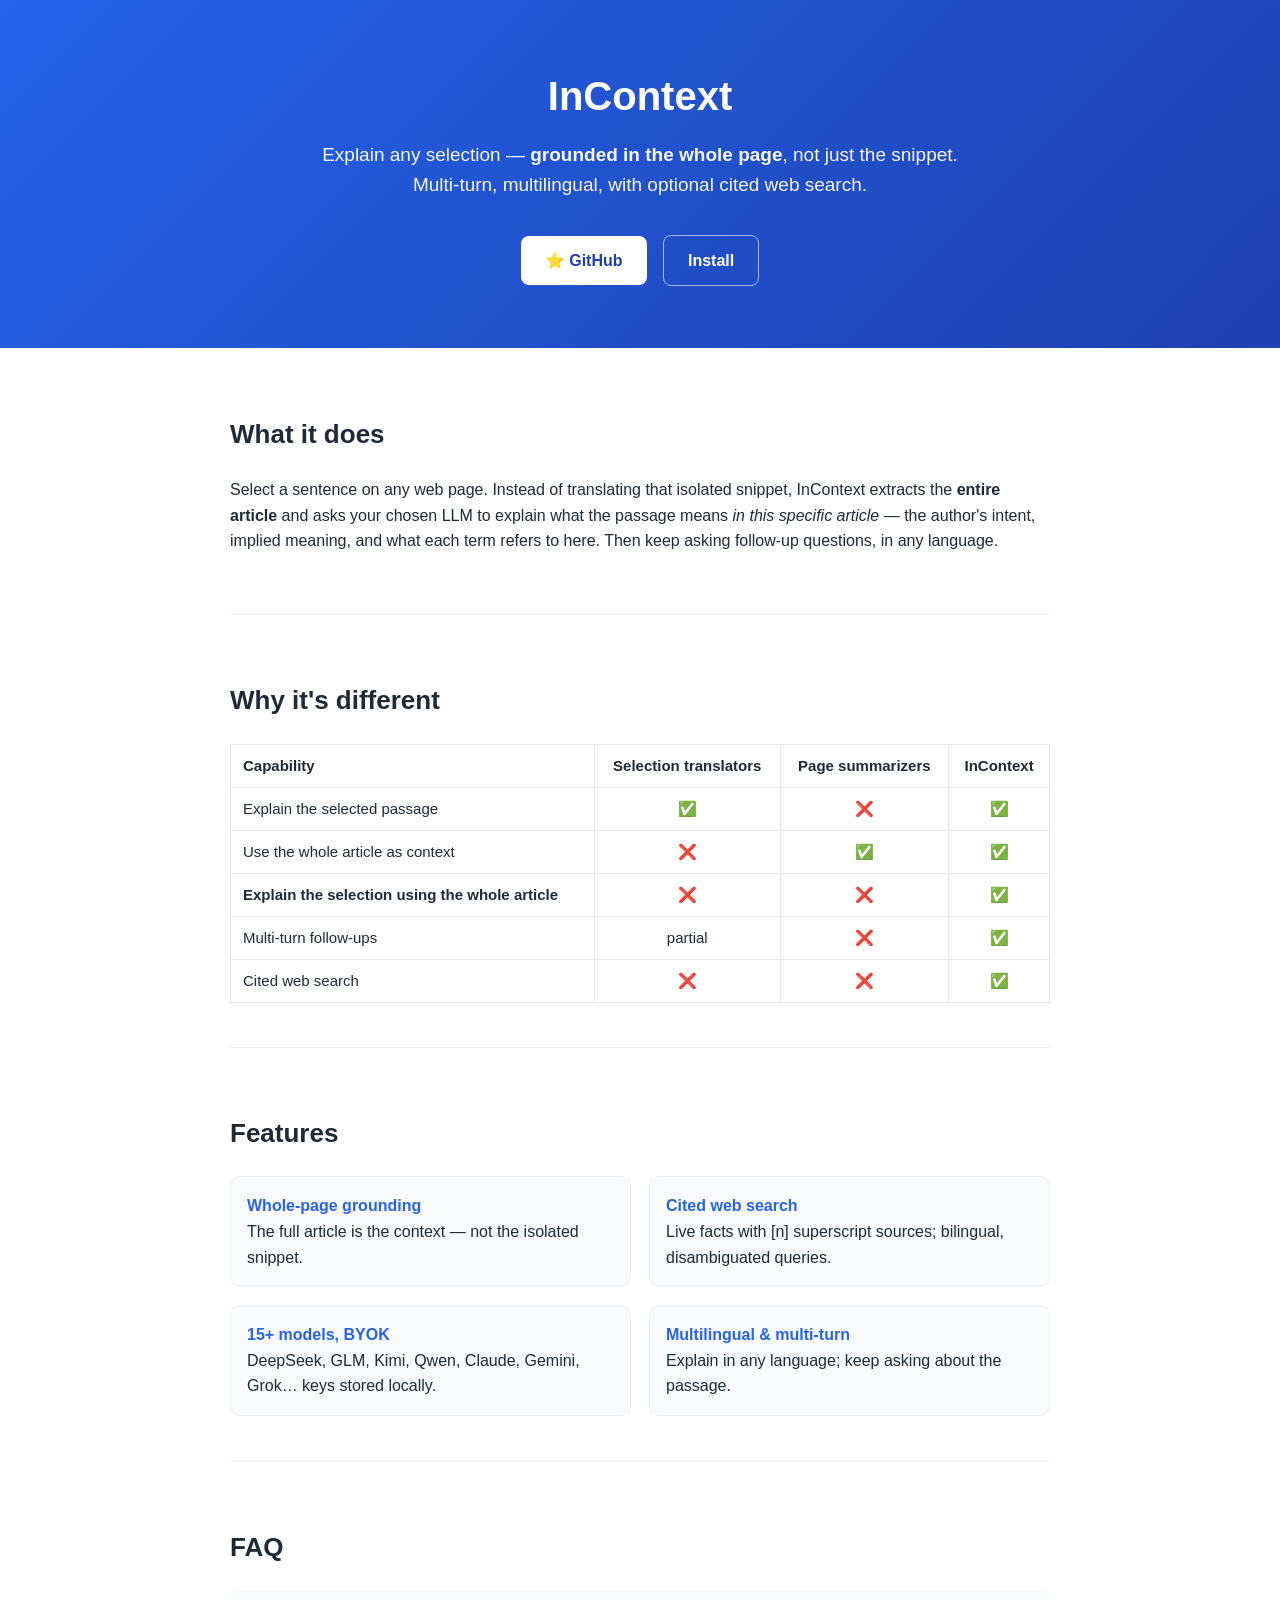
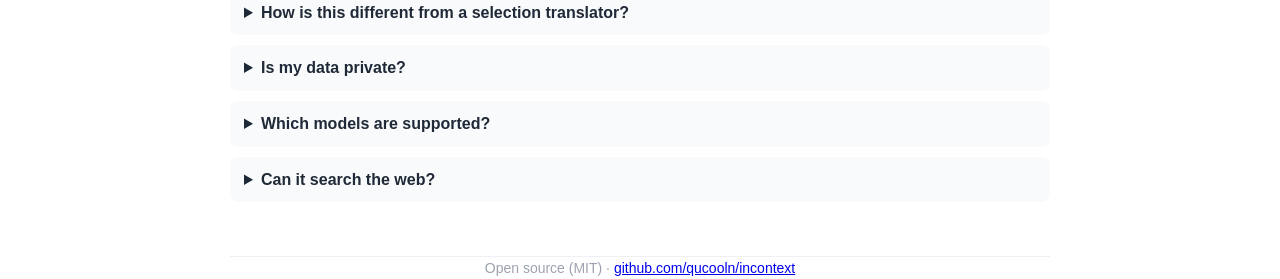
==== docs/index.html @ 771c5d68 "docs: 发布物料——GEO友好README/隐私政策/GitHub Pages落地页/商店文案/各渠道首发文案/checklist README 英文优先+对比表+FAQ(利于LLM引用)；PRI" ====
<!DOCTYPE html>
<html lang="en">
<head>
<meta charset="UTF-8" />
<meta name="viewport" content="width=device-width, initial-scale=1.0" />
<title>InContext — Explain any selection, grounded in the whole page | AI reading assistant</title>
<meta name="description" content="InContext is a Chrome extension that explains selected text based on your LLM's understanding of the whole article — not just the snippet. Multi-turn follow-ups, any language, optional cited web search, 15+ models, bring your own key." />
<link rel="canonical" href="https://qucooln.github.io/incontext/" />
<meta name="keywords" content="explain selected text AI, web reading assistant, chrome extension explain selection, 划词AI解释, 基于全文 解释, grounded explanation, LLM reading helper, BYOK chrome extension, DeepSeek Claude GLM extension" />

<!-- Open Graph / Twitter -->
<meta property="og:type" content="website" />
<meta property="og:title" content="InContext — Explain any selection, grounded in the whole page" />
<meta property="og:description" content="Explain selected text using the whole article as context. Multi-turn, multilingual, cited web search, 15+ LLMs, BYOK." />
<meta property="og:url" content="https://qucooln.github.io/incontext/" />
<meta property="og:image" content="https://qucooln.github.io/incontext/og.png" />
<meta name="twitter:card" content="summary_large_image" />

<!-- Structured data: helps search engines & AI answer engines cite the project -->
<script type="application/ld+json">
{
  "@context": "https://schema.org",
  "@type": "SoftwareApplication",
  "name": "InContext",
  "applicationCategory": "BrowserApplication",
  "operatingSystem": "Chrome",
  "offers": { "@type": "Offer", "price": "0", "priceCurrency": "USD" },
  "description": "A Chrome extension that explains selected text based on the LLM's understanding of the entire article, with multi-turn follow-ups, multilingual output, and optional cited web search. Bring your own key; 15+ model providers.",
  "url": "https://qucooln.github.io/incontext/",
  "downloadUrl": "https://github.com/qucooln/incontext",
  "license": "https://opensource.org/licenses/MIT",
  "author": { "@type": "Person", "name": "JasonWish" }
}
</script>
<script type="application/ld+json">
{
  "@context": "https://schema.org",
  "@type": "FAQPage",
  "mainEntity": [
    { "@type": "Question", "name": "How is InContext different from a selection translator?",
      "acceptedAnswer": { "@type": "Answer", "text": "Selection translators send only the highlighted snippet to the model. InContext first extracts the whole article and uses it as context, so it explains what the selection means in this specific article — the author's intent, implied meaning, and what terms refer to here." } },
    { "@type": "Question", "name": "Is my data private?",
      "acceptedAnswer": { "@type": "Answer", "text": "Yes. InContext is bring-your-own-key. Your API key and conversations stay in your browser's local storage and are never sent to any third party other than the model and search endpoints you configure yourself." } },
    { "@type": "Question", "name": "Which AI models does InContext support?",
      "acceptedAnswer": { "@type": "Answer", "text": "Any OpenAI-compatible endpoint plus native Anthropic Claude — 15+ presets including DeepSeek, GLM (Zhipu), Kimi (Moonshot), Qwen, Doubao, OpenAI, Gemini, Grok, Mistral, Groq, OpenRouter and SiliconFlow." } },
    { "@type": "Question", "name": "Can InContext search the web?",
      "acceptedAnswer": { "@type": "Answer", "text": "Yes, optionally. A search engine (Serper, SerpAPI, or Tavily) fetches live data and your main model writes the answer with cited [n] sources. Queries are generated context-aware and bilingually to disambiguate homonyms." } }
  ]
}
</script>
<style>
  * { box-sizing: border-box; }
  body { margin:0; font-family:-apple-system,BlinkMacSystemFont,"Segoe UI","PingFang SC",sans-serif; color:#1f2937; line-height:1.6; }
  .wrap { max-width: 860px; margin: 0 auto; padding: 0 20px; }
  header { background: linear-gradient(135deg,#2563eb,#1e40af); color:#fff; padding:64px 0 56px; text-align:center; }
  header h1 { font-size: 40px; margin:0 0 12px; }
  header p { font-size: 19px; opacity:.95; max-width:680px; margin:0 auto 28px; }
  .cta { display:inline-block; background:#fff; color:#1e40af; font-weight:600; padding:12px 24px; border-radius:8px; text-decoration:none; margin:6px; }
  .cta.ghost { background:transparent; color:#fff; border:1px solid rgba(255,255,255,.6); }
  section { padding: 44px 0; border-bottom:1px solid #eef0f3; }
  h2 { font-size: 26px; }
  table { width:100%; border-collapse:collapse; margin-top:16px; font-size:15px; }
  th,td { border:1px solid #e5e7eb; padding:9px 12px; text-align:center; }
  th:first-child, td:first-child { text-align:left; }
  .feat { display:grid; grid-template-columns:1fr 1fr; gap:18px; }
  .feat div { background:#f9fafb; border:1px solid #eef0f3; border-radius:10px; padding:16px; }
  .feat b { color:#2563eb; }
  details { margin:10px 0; background:#f9fafb; border-radius:8px; padding:10px 14px; }
  summary { font-weight:600; cursor:pointer; }
  footer { text-align:center; color:#9ca3af; padding:32px 0; font-size:14px; }
  code { background:#f3f4f6; padding:1px 6px; border-radius:4px; }
  @media(max-width:640px){ .feat{grid-template-columns:1fr;} header h1{font-size:30px;} }
</style>
</head>
<body>
<header>
  <div class="wrap">
    <h1>InContext</h1>
    <p>Explain any selection — <strong>grounded in the whole page</strong>, not just the snippet. Multi‑turn, multilingual, with optional cited web search.</p>
    <a class="cta" href="https://github.com/qucooln/incontext">⭐ GitHub</a>
    <a class="cta ghost" href="https://github.com/qucooln/incontext#install">Install</a>
  </div>
</header>

<main class="wrap">
  <section>
    <h2>What it does</h2>
    <p>Select a sentence on any web page. Instead of translating that isolated snippet, InContext extracts the <strong>entire article</strong> and asks your chosen LLM to explain what the passage means <em>in this specific article</em> — the author's intent, implied meaning, and what each term refers to here. Then keep asking follow‑up questions, in any language.</p>
  </section>

  <section>
    <h2>Why it's different</h2>
    <table>
      <tr><th>Capability</th><th>Selection translators</th><th>Page summarizers</th><th>InContext</th></tr>
      <tr><td>Explain the selected passage</td><td>✅</td><td>❌</td><td>✅</td></tr>
      <tr><td>Use the whole article as context</td><td>❌</td><td>✅</td><td>✅</td></tr>
      <tr><td><strong>Explain the selection using the whole article</strong></td><td>❌</td><td>❌</td><td>✅</td></tr>
      <tr><td>Multi‑turn follow‑ups</td><td>partial</td><td>❌</td><td>✅</td></tr>
      <tr><td>Cited web search</td><td>❌</td><td>❌</td><td>✅</td></tr>
    </table>
  </section>

  <section>
    <h2>Features</h2>
    <div class="feat">
      <div><b>Whole‑page grounding</b><br>The full article is the context — not the isolated snippet.</div>
      <div><b>Cited web search</b><br>Live facts with [n] superscript sources; bilingual, disambiguated queries.</div>
      <div><b>15+ models, BYOK</b><br>DeepSeek, GLM, Kimi, Qwen, Claude, Gemini, Grok… keys stored locally.</div>
      <div><b>Multilingual & multi‑turn</b><br>Explain in any language; keep asking about the passage.</div>
    </div>
  </section>

  <section>
    <h2>FAQ</h2>
    <details><summary>How is this different from a selection translator?</summary><p>Translators send only the snippet. InContext uses the whole article as context to explain what the passage means here.</p></details>
    <details><summary>Is my data private?</summary><p>Yes — bring‑your‑own‑key. Keys and conversations stay in your browser; page text goes only to the endpoint you configure. No backend of ours.</p></details>
    <details><summary>Which models are supported?</summary><p>Any OpenAI‑compatible endpoint plus native Anthropic Claude — 15+ presets.</p></details>
    <details><summary>Can it search the web?</summary><p>Optionally — a search engine fetches data, your model writes the cited answer.</p></details>
  </section>
</main>

<footer class="wrap">
  Open source (MIT) · <a href="https://github.com/qucooln/incontext">github.com/qucooln/incontext</a>
</footer>
</body>
</html>
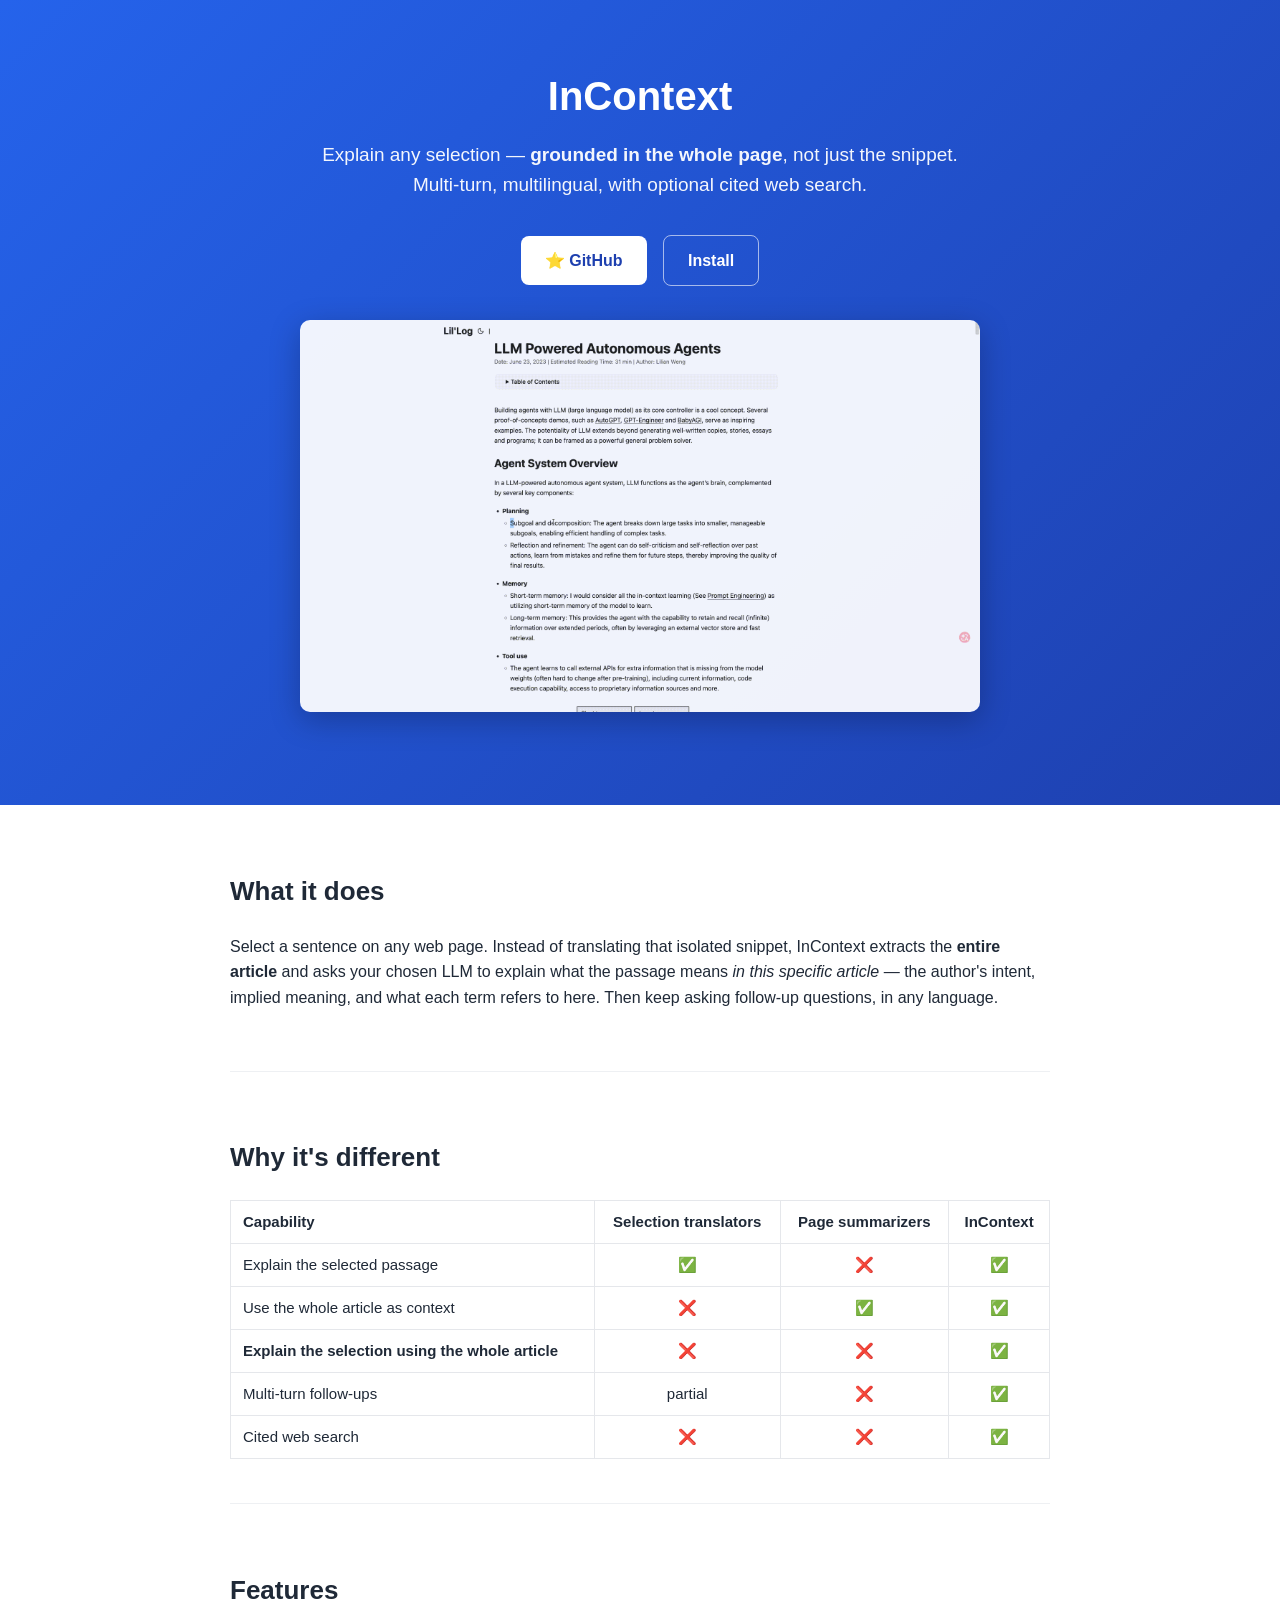
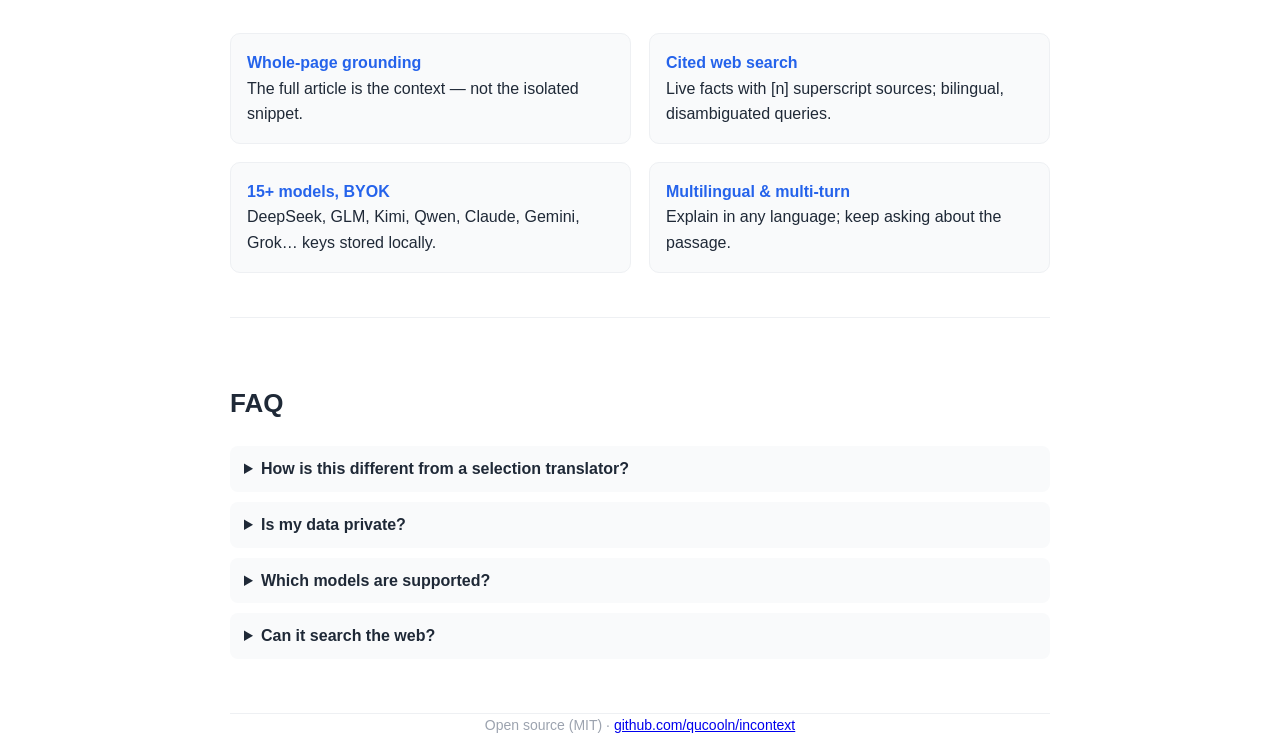
==== commit d706bb3a: "docs: 加入 demo.gif（Lilian Weng LLM Agents 文章上的划词解释演示）+ 落地页首屏展示" ====
--- a/docs/index.html
+++ b/docs/index.html
@@ -79,6 +79,7 @@
     <p>Explain any selection — <strong>grounded in the whole page</strong>, not just the snippet. Multi‑turn, multilingual, with optional cited web search.</p>
     <a class="cta" href="https://github.com/qucooln/incontext">⭐ GitHub</a>
     <a class="cta ghost" href="https://github.com/qucooln/incontext#install">Install</a>
+    <p style="margin-top:28px"><img src="demo.gif" alt="InContext demo — explain selected text grounded in the whole article, with cited web search" style="max-width:100%;border-radius:10px;box-shadow:0 8px 30px rgba(0,0,0,.25)"></p>
   </div>
 </header>
 
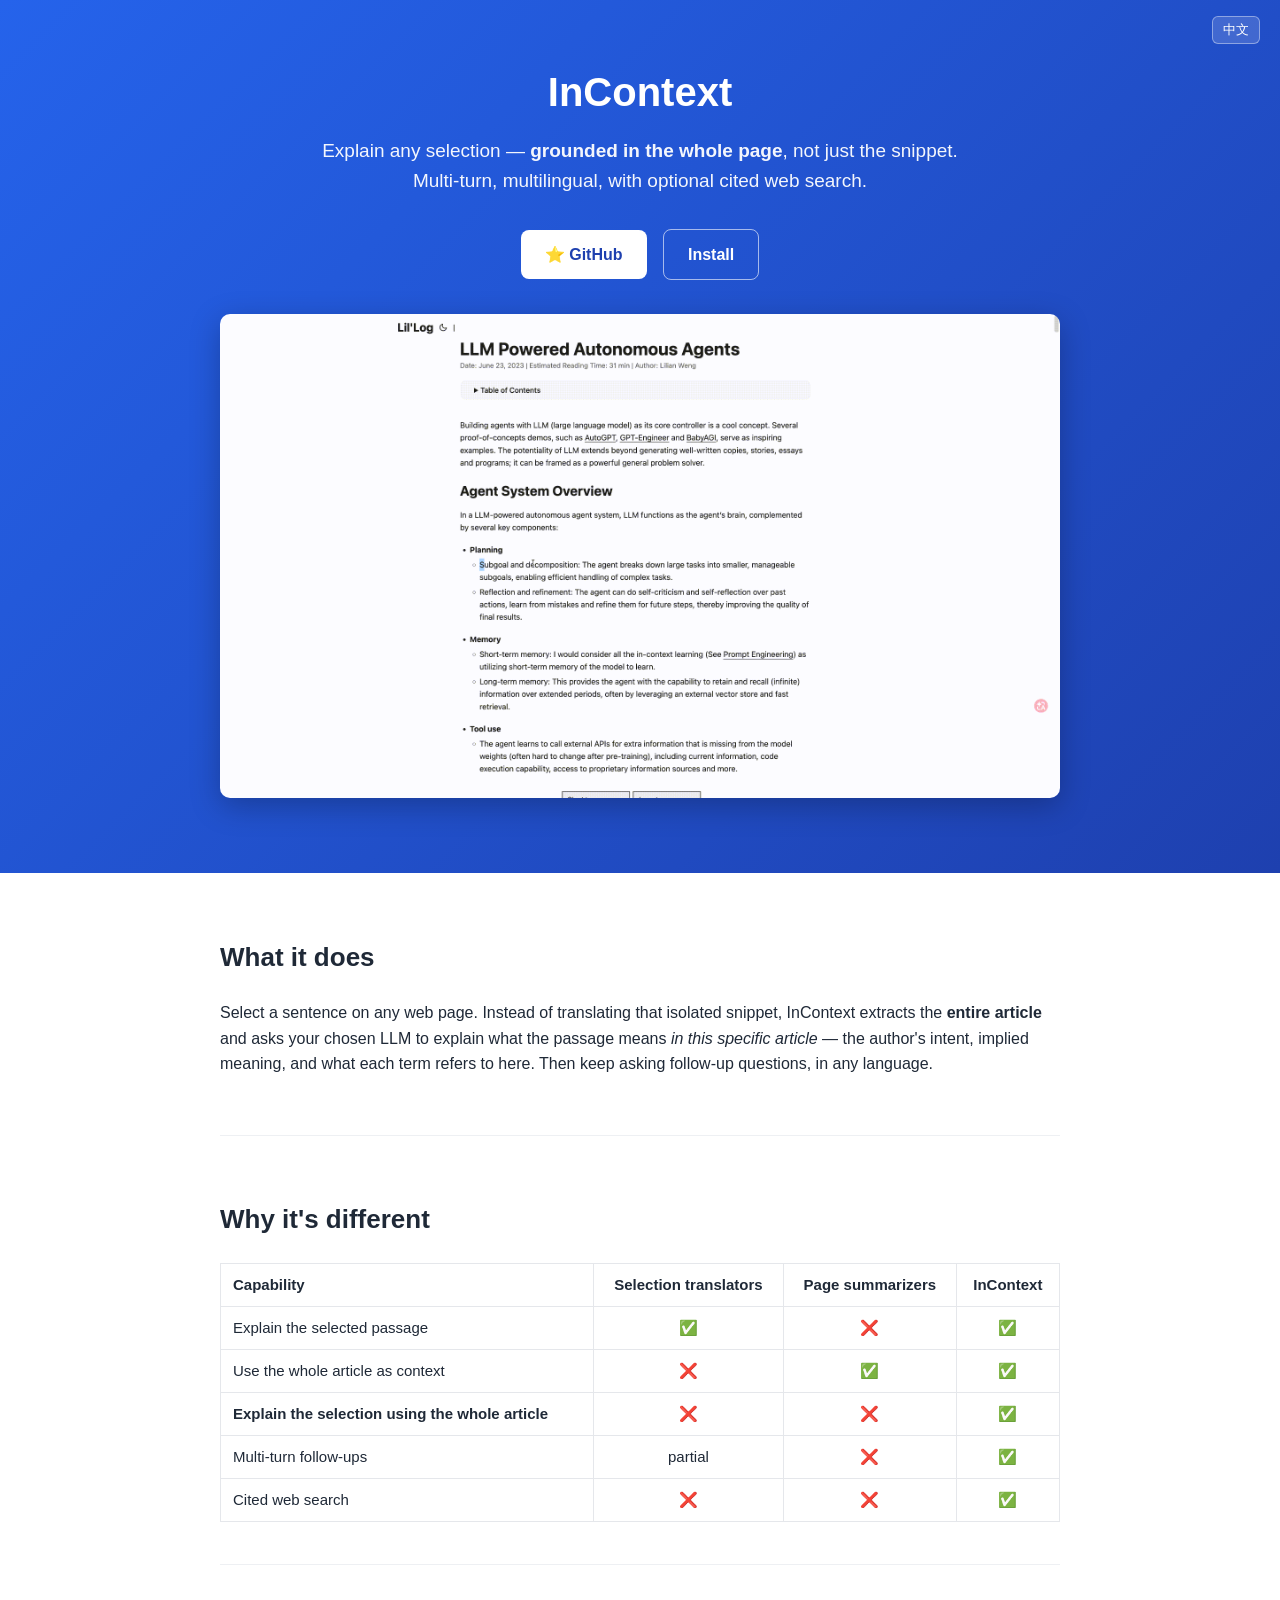
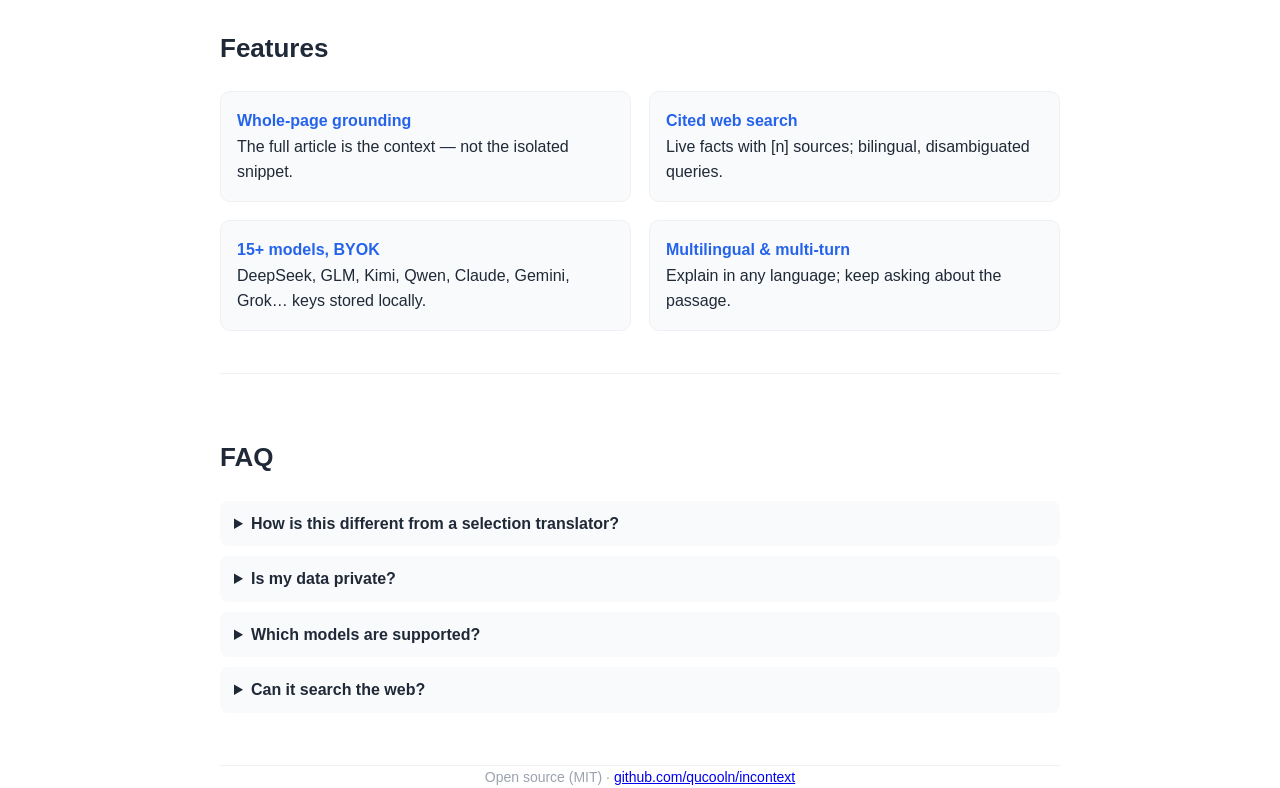
==== commit bef40cb6: "docs: README 与落地页改为中英双语（README 英/中两区；落地页右上角语言切换，按浏览器语言默认）" ====
--- a/docs/index.html
+++ b/docs/index.html
@@ -3,20 +3,18 @@
 <head>
 <meta charset="UTF-8" />
 <meta name="viewport" content="width=device-width, initial-scale=1.0" />
-<title>InContext — Explain any selection, grounded in the whole page | AI reading assistant</title>
-<meta name="description" content="InContext is a Chrome extension that explains selected text based on your LLM's understanding of the whole article — not just the snippet. Multi-turn follow-ups, any language, optional cited web search, 15+ models, bring your own key." />
+<title>InContext — Explain any selection, grounded in the whole page | AI reading assistant 划词释义</title>
+<meta name="description" content="InContext is a Chrome extension that explains selected text based on your LLM's understanding of the whole article — not just the snippet. Multi-turn, any language, optional cited web search, 15+ models, bring your own key. 基于全文理解的划词释义 Chrome 插件。" />
 <link rel="canonical" href="https://qucooln.github.io/incontext/" />
 <meta name="keywords" content="explain selected text AI, web reading assistant, chrome extension explain selection, 划词AI解释, 基于全文 解释, grounded explanation, LLM reading helper, BYOK chrome extension, DeepSeek Claude GLM extension" />
 
-<!-- Open Graph / Twitter -->
 <meta property="og:type" content="website" />
 <meta property="og:title" content="InContext — Explain any selection, grounded in the whole page" />
 <meta property="og:description" content="Explain selected text using the whole article as context. Multi-turn, multilingual, cited web search, 15+ LLMs, BYOK." />
 <meta property="og:url" content="https://qucooln.github.io/incontext/" />
-<meta property="og:image" content="https://qucooln.github.io/incontext/og.png" />
+<meta property="og:image" content="https://qucooln.github.io/incontext/demo.gif" />
 <meta name="twitter:card" content="summary_large_image" />
 
-<!-- Structured data: helps search engines & AI answer engines cite the project -->
 <script type="application/ld+json">
 {
   "@context": "https://schema.org",
@@ -42,22 +40,24 @@
     { "@type": "Question", "name": "Is my data private?",
       "acceptedAnswer": { "@type": "Answer", "text": "Yes. InContext is bring-your-own-key. Your API key and conversations stay in your browser's local storage and are never sent to any third party other than the model and search endpoints you configure yourself." } },
     { "@type": "Question", "name": "Which AI models does InContext support?",
-      "acceptedAnswer": { "@type": "Answer", "text": "Any OpenAI-compatible endpoint plus native Anthropic Claude — 15+ presets including DeepSeek, GLM (Zhipu), Kimi (Moonshot), Qwen, Doubao, OpenAI, Gemini, Grok, Mistral, Groq, OpenRouter and SiliconFlow." } },
+      "acceptedAnswer": { "@type": "Answer", "text": "Any OpenAI-compatible endpoint plus native Anthropic Claude — 15+ presets including DeepSeek, GLM, Kimi, Qwen, Doubao, OpenAI, Gemini, Grok, Mistral, Groq, OpenRouter and SiliconFlow." } },
     { "@type": "Question", "name": "Can InContext search the web?",
-      "acceptedAnswer": { "@type": "Answer", "text": "Yes, optionally. A search engine (Serper, SerpAPI, or Tavily) fetches live data and your main model writes the answer with cited [n] sources. Queries are generated context-aware and bilingually to disambiguate homonyms." } }
+      "acceptedAnswer": { "@type": "Answer", "text": "Yes, optionally. A search engine (Serper, SerpAPI, or Tavily) fetches live data and your main model writes the answer with cited [n] sources." } }
   ]
 }
 </script>
 <style>
   * { box-sizing: border-box; }
   body { margin:0; font-family:-apple-system,BlinkMacSystemFont,"Segoe UI","PingFang SC",sans-serif; color:#1f2937; line-height:1.6; }
-  .wrap { max-width: 860px; margin: 0 auto; padding: 0 20px; }
-  header { background: linear-gradient(135deg,#2563eb,#1e40af); color:#fff; padding:64px 0 56px; text-align:center; }
+  .wrap { max-width: 880px; margin: 0 auto; padding: 0 20px; }
+  header { background: linear-gradient(135deg,#2563eb,#1e40af); color:#fff; padding:60px 0 52px; text-align:center; position:relative; }
   header h1 { font-size: 40px; margin:0 0 12px; }
-  header p { font-size: 19px; opacity:.95; max-width:680px; margin:0 auto 28px; }
+  header p.sub { font-size: 19px; opacity:.95; max-width:700px; margin:0 auto 26px; }
   .cta { display:inline-block; background:#fff; color:#1e40af; font-weight:600; padding:12px 24px; border-radius:8px; text-decoration:none; margin:6px; }
   .cta.ghost { background:transparent; color:#fff; border:1px solid rgba(255,255,255,.6); }
-  section { padding: 44px 0; border-bottom:1px solid #eef0f3; }
+  .langswitch { position:absolute; top:16px; right:20px; }
+  .langswitch button { background:rgba(255,255,255,.15); color:#fff; border:1px solid rgba(255,255,255,.4); border-radius:6px; padding:4px 10px; cursor:pointer; font-size:13px; }
+  section { padding: 42px 0; border-bottom:1px solid #eef0f3; }
   h2 { font-size: 26px; }
   table { width:100%; border-collapse:collapse; margin-top:16px; font-size:15px; }
   th,td { border:1px solid #e5e7eb; padding:9px 12px; text-align:center; }
@@ -68,30 +68,37 @@
   details { margin:10px 0; background:#f9fafb; border-radius:8px; padding:10px 14px; }
   summary { font-weight:600; cursor:pointer; }
   footer { text-align:center; color:#9ca3af; padding:32px 0; font-size:14px; }
-  code { background:#f3f4f6; padding:1px 6px; border-radius:4px; }
+  .demo img { max-width:100%; border-radius:10px; box-shadow:0 8px 30px rgba(0,0,0,.25); }
+  [data-lang] { display:none; }
+  body.en [data-lang="en"] { display:revert; }
+  body.zh [data-lang="zh"] { display:revert; }
+  body.en .feat[data-lang="en"], body.zh .feat[data-lang="zh"] { display:grid; }
   @media(max-width:640px){ .feat{grid-template-columns:1fr;} header h1{font-size:30px;} }
 </style>
 </head>
-<body>
+<body class="en">
 <header>
+  <div class="langswitch"><button id="lang-toggle">中文</button></div>
   <div class="wrap">
     <h1>InContext</h1>
-    <p>Explain any selection — <strong>grounded in the whole page</strong>, not just the snippet. Multi‑turn, multilingual, with optional cited web search.</p>
+    <p class="sub" data-lang="en">Explain any selection — <strong>grounded in the whole page</strong>, not just the snippet. Multi‑turn, multilingual, with optional cited web search.</p>
+    <p class="sub" data-lang="zh">划选任意一段，<strong>基于整篇文章的理解</strong>来解释——不是孤立翻译。支持多轮追问、多语种、可联网并标注来源。</p>
     <a class="cta" href="https://github.com/qucooln/incontext">⭐ GitHub</a>
-    <a class="cta ghost" href="https://github.com/qucooln/incontext#install">Install</a>
-    <p style="margin-top:28px"><img src="demo.gif" alt="InContext demo — explain selected text grounded in the whole article, with cited web search" style="max-width:100%;border-radius:10px;box-shadow:0 8px 30px rgba(0,0,0,.25)"></p>
+    <a class="cta ghost" href="https://github.com/qucooln/incontext#install"><span data-lang="en">Install</span><span data-lang="zh">安装</span></a>
+    <p class="demo" style="margin-top:28px"><img src="demo.gif" alt="InContext demo — explain selected text grounded in the whole article" /></p>
   </div>
 </header>
 
 <main class="wrap">
   <section>
-    <h2>What it does</h2>
-    <p>Select a sentence on any web page. Instead of translating that isolated snippet, InContext extracts the <strong>entire article</strong> and asks your chosen LLM to explain what the passage means <em>in this specific article</em> — the author's intent, implied meaning, and what each term refers to here. Then keep asking follow‑up questions, in any language.</p>
+    <h2><span data-lang="en">What it does</span><span data-lang="zh">它做什么</span></h2>
+    <p data-lang="en">Select a sentence on any web page. Instead of translating that isolated snippet, InContext extracts the <strong>entire article</strong> and asks your chosen LLM to explain what the passage means <em>in this specific article</em> — the author's intent, implied meaning, and what each term refers to here. Then keep asking follow‑up questions, in any language.</p>
+    <p data-lang="zh">在任意网页划选一句话。InContext 不是翻译那孤立的一段，而是先抽取<strong>整篇文章</strong>，让你选的大模型解释这段在<em>这篇文章里</em>到底什么意思——作者意图、隐含信息、每个术语在此处的真实所指。然后可用任意语言继续追问。</p>
   </section>
 
   <section>
-    <h2>Why it's different</h2>
-    <table>
+    <h2><span data-lang="en">Why it's different</span><span data-lang="zh">为什么不一样</span></h2>
+    <table data-lang="en">
       <tr><th>Capability</th><th>Selection translators</th><th>Page summarizers</th><th>InContext</th></tr>
       <tr><td>Explain the selected passage</td><td>✅</td><td>❌</td><td>✅</td></tr>
       <tr><td>Use the whole article as context</td><td>❌</td><td>✅</td><td>✅</td></tr>
@@ -99,29 +106,69 @@
       <tr><td>Multi‑turn follow‑ups</td><td>partial</td><td>❌</td><td>✅</td></tr>
       <tr><td>Cited web search</td><td>❌</td><td>❌</td><td>✅</td></tr>
     </table>
+    <table data-lang="zh">
+      <tr><th>能力</th><th>划词翻译</th><th>全文总结</th><th>InContext</th></tr>
+      <tr><td>解释选中段</td><td>✅</td><td>❌</td><td>✅</td></tr>
+      <tr><td>拿整篇文章当上下文</td><td>❌</td><td>✅</td><td>✅</td></tr>
+      <tr><td><strong>用整篇文章来解释选中段</strong></td><td>❌</td><td>❌</td><td>✅</td></tr>
+      <tr><td>多轮追问</td><td>部分</td><td>❌</td><td>✅</td></tr>
+      <tr><td>联网搜索 + 来源</td><td>❌</td><td>❌</td><td>✅</td></tr>
+    </table>
   </section>
 
   <section>
-    <h2>Features</h2>
-    <div class="feat">
+    <h2><span data-lang="en">Features</span><span data-lang="zh">功能</span></h2>
+    <div class="feat" data-lang="en">
       <div><b>Whole‑page grounding</b><br>The full article is the context — not the isolated snippet.</div>
-      <div><b>Cited web search</b><br>Live facts with [n] superscript sources; bilingual, disambiguated queries.</div>
+      <div><b>Cited web search</b><br>Live facts with [n] sources; bilingual, disambiguated queries.</div>
       <div><b>15+ models, BYOK</b><br>DeepSeek, GLM, Kimi, Qwen, Claude, Gemini, Grok… keys stored locally.</div>
       <div><b>Multilingual & multi‑turn</b><br>Explain in any language; keep asking about the passage.</div>
+    </div>
+    <div class="feat" data-lang="zh">
+      <div><b>基于全文</b><br>整篇文章是上下文，不是孤立片段。</div>
+      <div><b>联网带来源</b><br>实时信息 + [n] 来源；检索词中英双语、自动消歧。</div>
+      <div><b>15+ 模型，自带 key</b><br>DeepSeek、GLM、Kimi、通义、Claude、Gemini、Grok… key 只存本地。</div>
+      <div><b>多语 & 多轮</b><br>任意语言解释；就这段持续追问。</div>
     </div>
   </section>
 
   <section>
     <h2>FAQ</h2>
-    <details><summary>How is this different from a selection translator?</summary><p>Translators send only the snippet. InContext uses the whole article as context to explain what the passage means here.</p></details>
-    <details><summary>Is my data private?</summary><p>Yes — bring‑your‑own‑key. Keys and conversations stay in your browser; page text goes only to the endpoint you configure. No backend of ours.</p></details>
-    <details><summary>Which models are supported?</summary><p>Any OpenAI‑compatible endpoint plus native Anthropic Claude — 15+ presets.</p></details>
-    <details><summary>Can it search the web?</summary><p>Optionally — a search engine fetches data, your model writes the cited answer.</p></details>
+    <div data-lang="en">
+      <details><summary>How is this different from a selection translator?</summary><p>Translators send only the snippet. InContext uses the whole article as context to explain what the passage means here.</p></details>
+      <details><summary>Is my data private?</summary><p>Yes — bring‑your‑own‑key. Keys and conversations stay in your browser; page text goes only to the endpoint you configure. No backend of ours.</p></details>
+      <details><summary>Which models are supported?</summary><p>Any OpenAI‑compatible endpoint plus native Anthropic Claude — 15+ presets.</p></details>
+      <details><summary>Can it search the web?</summary><p>Optionally — a search engine fetches data, your model writes the cited answer.</p></details>
+    </div>
+    <div data-lang="zh">
+      <details><summary>和划词翻译有什么不同？</summary><p>翻译只发选中片段。InContext 拿整篇文章当上下文，解释这段在此处的真正含义。</p></details>
+      <details><summary>隐私安全吗？</summary><p>安全——自带 key。key 和对话只存浏览器；网页正文只发往你配置的接口，我们没有后端。</p></details>
+      <details><summary>支持哪些模型？</summary><p>任意 OpenAI 兼容接口 + 原生 Anthropic Claude，15+ 预设。</p></details>
+      <details><summary>能联网吗？</summary><p>可选——搜索引擎取数据，你的模型作答并标注来源。</p></details>
+    </div>
   </section>
 </main>
 
 <footer class="wrap">
   Open source (MIT) · <a href="https://github.com/qucooln/incontext">github.com/qucooln/incontext</a>
 </footer>
+
+<script>
+  (function () {
+    var saved = localStorage.getItem("ic-lang");
+    var lang = saved || (navigator.language && navigator.language.toLowerCase().startsWith("zh") ? "zh" : "en");
+    apply(lang);
+    document.getElementById("lang-toggle").addEventListener("click", function () {
+      apply(document.body.classList.contains("zh") ? "en" : "zh");
+    });
+    function apply(l) {
+      document.body.classList.remove("en", "zh");
+      document.body.classList.add(l);
+      document.documentElement.lang = l === "zh" ? "zh-CN" : "en";
+      document.getElementById("lang-toggle").textContent = l === "zh" ? "EN" : "中文";
+      localStorage.setItem("ic-lang", l);
+    }
+  })();
+</script>
 </body>
 </html>
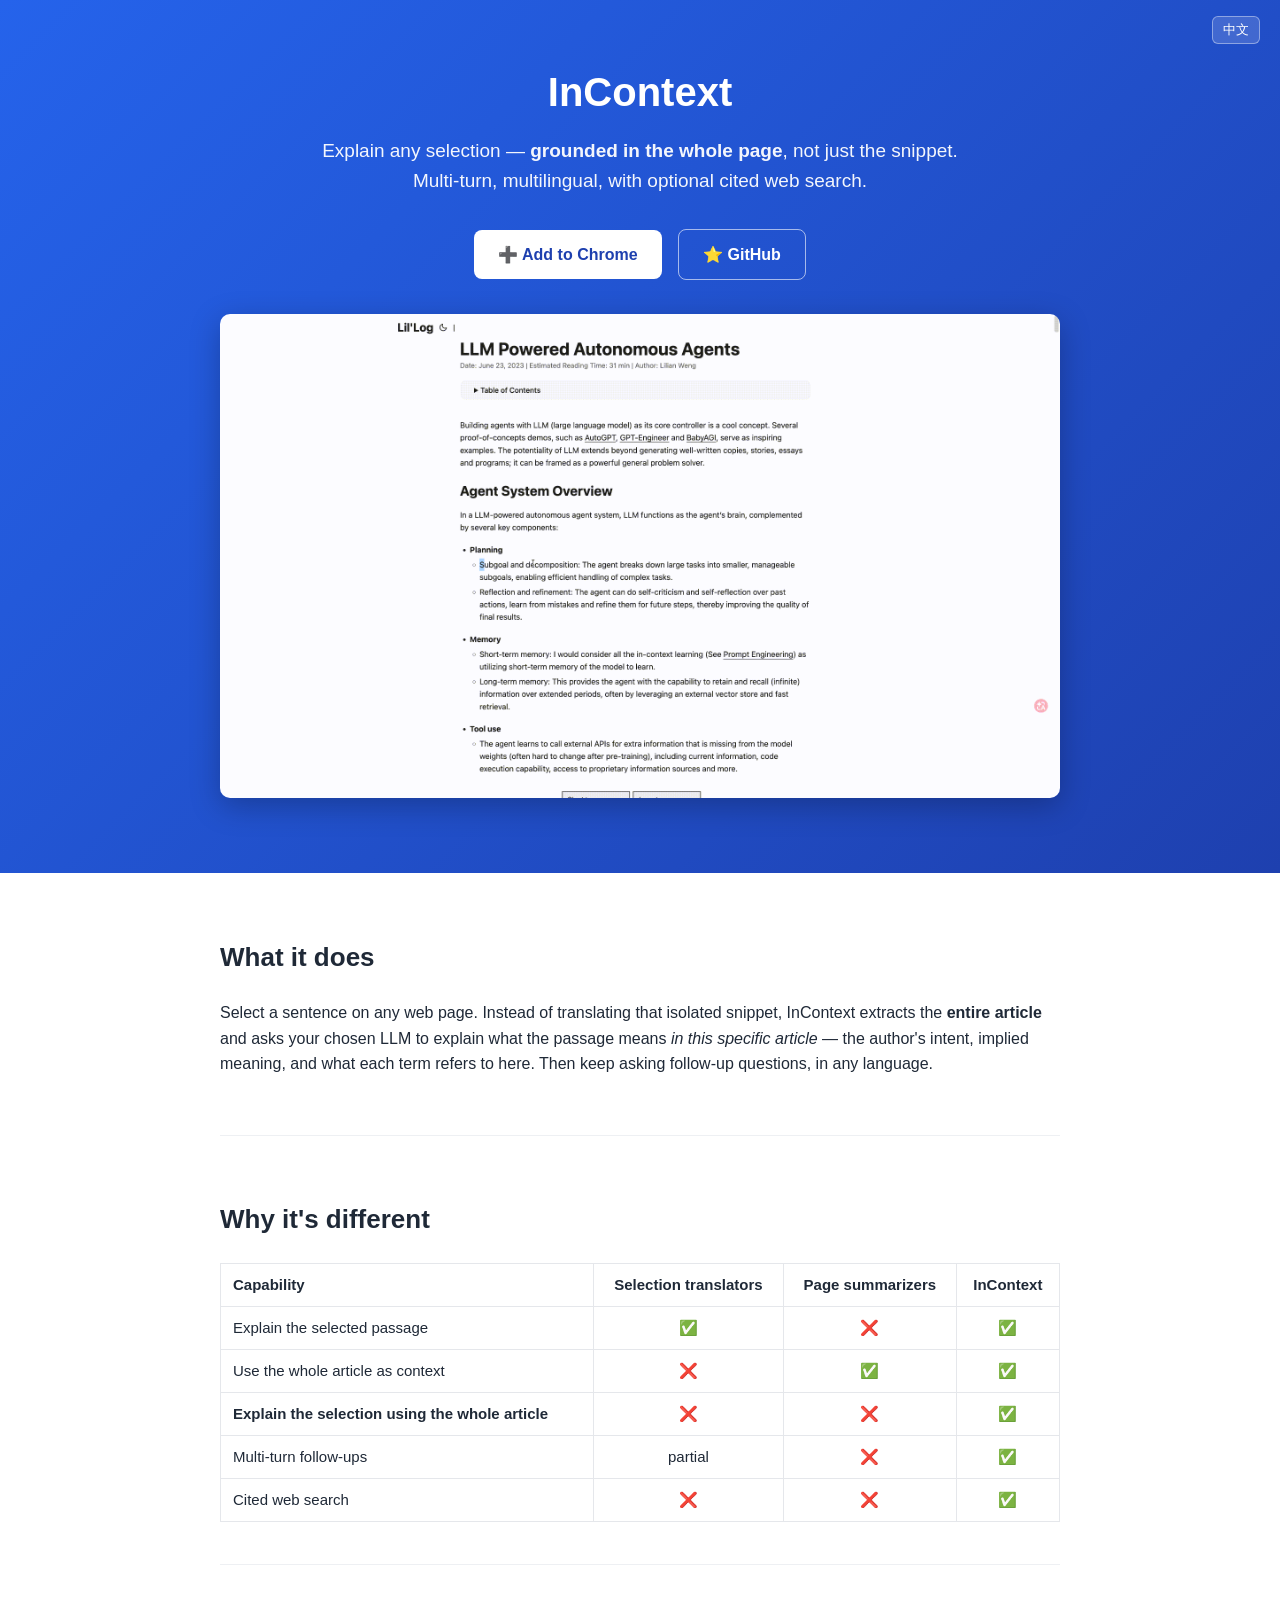
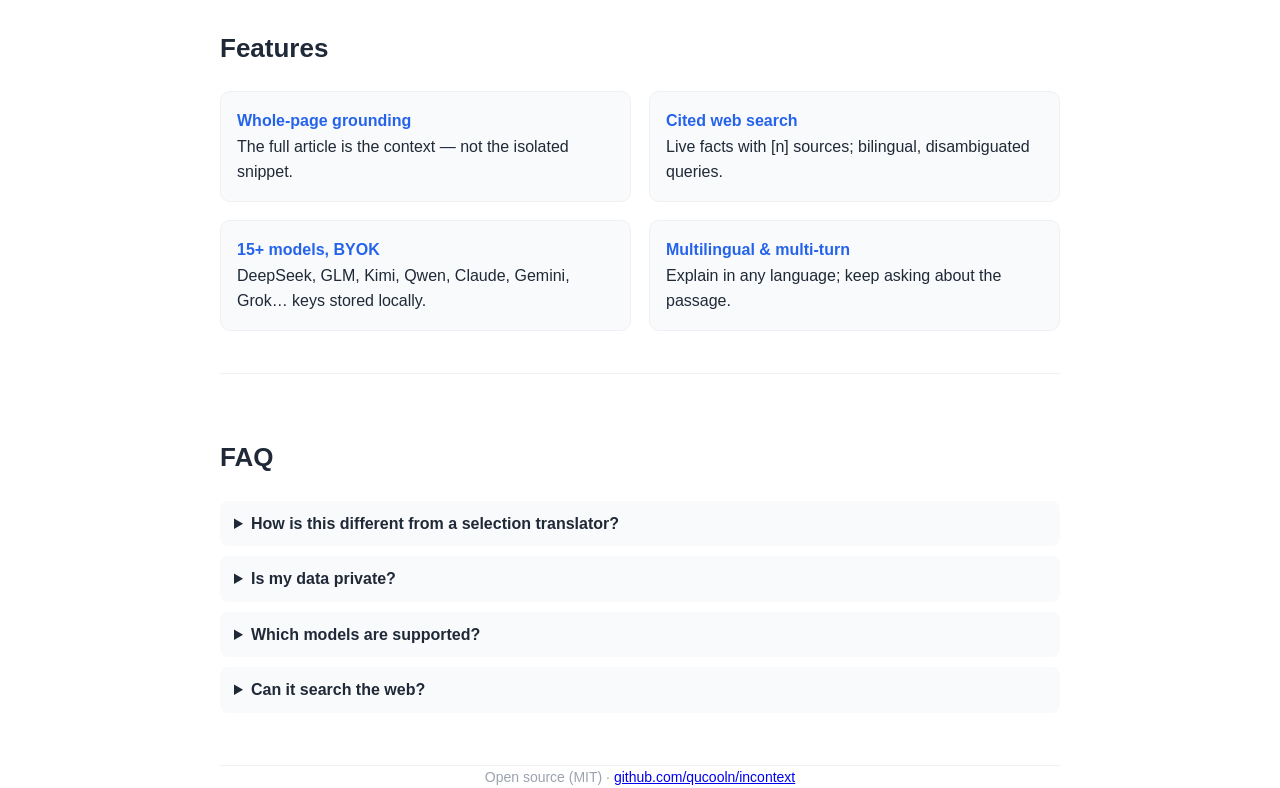
==== commit c7fa60d4: "docs: 插件已上架 Chrome 商店——README 与落地页安装方式改为'一键添加到 Chrome'为主，附商店链接" ====
--- a/docs/index.html
+++ b/docs/index.html
@@ -83,8 +83,8 @@
     <h1>InContext</h1>
     <p class="sub" data-lang="en">Explain any selection — <strong>grounded in the whole page</strong>, not just the snippet. Multi‑turn, multilingual, with optional cited web search.</p>
     <p class="sub" data-lang="zh">划选任意一段，<strong>基于整篇文章的理解</strong>来解释——不是孤立翻译。支持多轮追问、多语种、可联网并标注来源。</p>
-    <a class="cta" href="https://github.com/qucooln/incontext">⭐ GitHub</a>
-    <a class="cta ghost" href="https://github.com/qucooln/incontext#install"><span data-lang="en">Install</span><span data-lang="zh">安装</span></a>
+    <a class="cta" href="https://chromewebstore.google.com/detail/incontext/kgafinomgkgjedolciacaclobeodfkei"><span data-lang="en">➕ Add to Chrome</span><span data-lang="zh">➕ 添加到 Chrome</span></a>
+    <a class="cta ghost" href="https://github.com/qucooln/incontext">⭐ GitHub</a>
     <p class="demo" style="margin-top:28px"><img src="demo.gif" alt="InContext demo — explain selected text grounded in the whole article" /></p>
   </div>
 </header>
